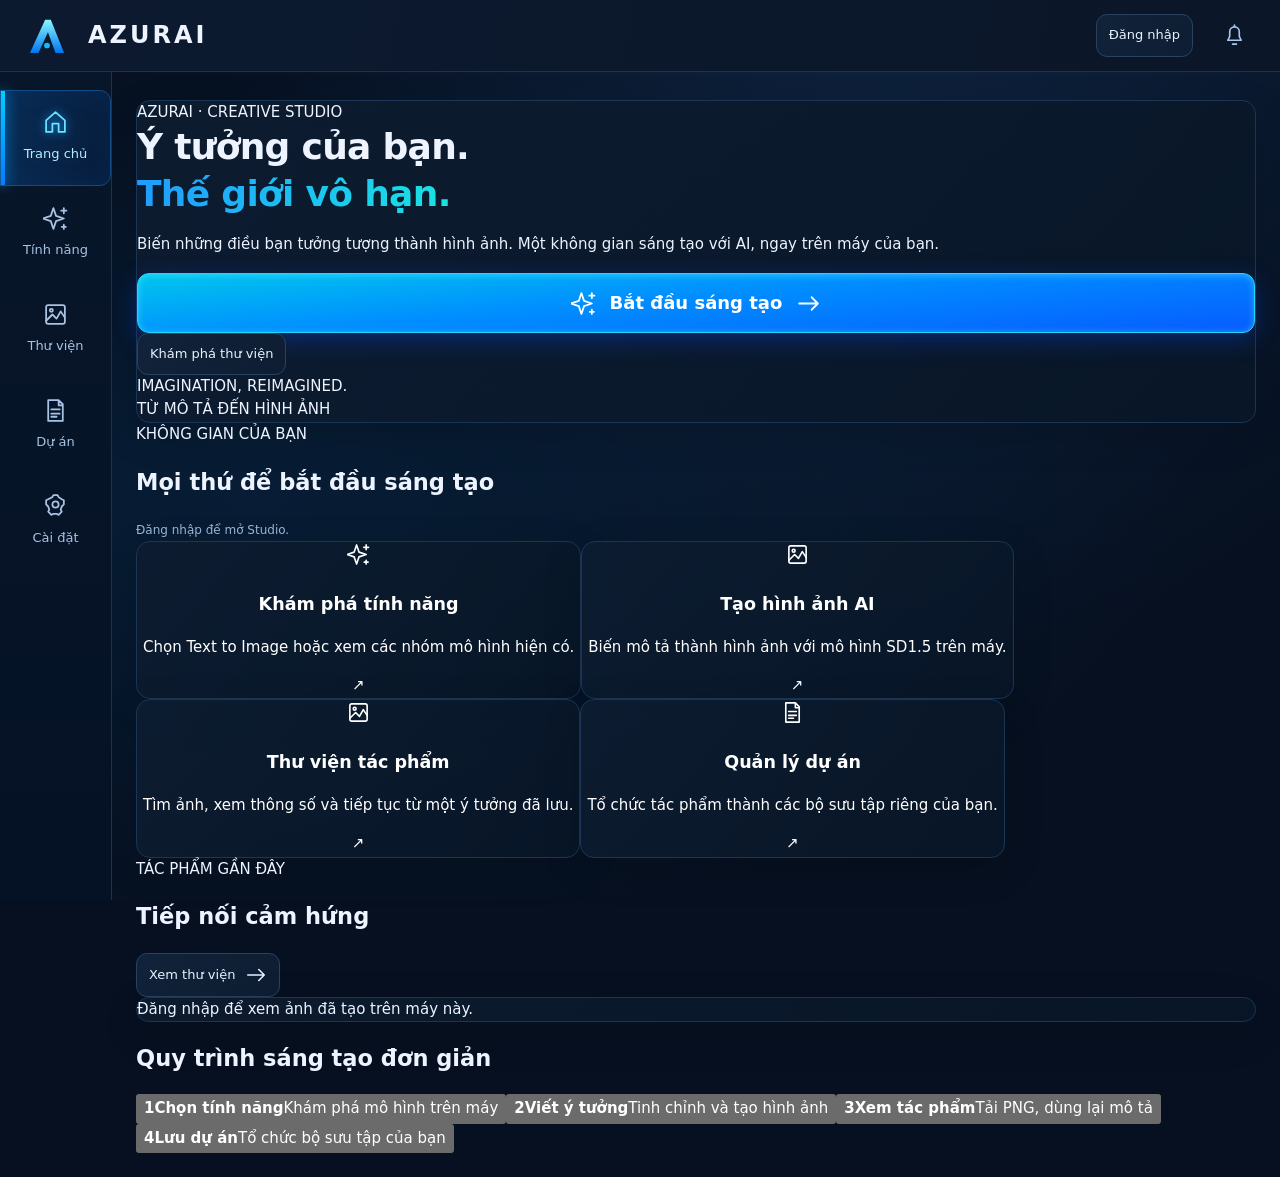
==== frontend/index.html @ 27c4ae6a "up" ====
<!doctype html>
<html lang="vi">
<head>
  <meta charset="utf-8"><meta name="viewport" content="width=device-width,initial-scale=1">
  <title>AZURAI</title>
  <link rel="icon" href="data:image/svg+xml,%3Csvg xmlns='http://www.w3.org/2000/svg' viewBox='0 0 40 40'%3E%3Cpath d='M2 36L18 3h6L38 36h-9L21 15 11 36Z' fill='%2300cfff'/%3E%3C/svg%3E">
  <link rel="stylesheet" href="/studio.css"><script src="/studio.js" defer></script>
  <script src="/workspace.js" defer></script>
  <link rel="stylesheet" href="/dashboard.css">
</head>
<body>
  <svg class="sprite" xmlns="http://www.w3.org/2000/svg" aria-hidden="true"><defs>
    <symbol id="i-search" viewBox="0 0 24 24"><circle cx="10" cy="10" r="7"/><path d="m15 15 6 6"/></symbol>
    <symbol id="i-video" viewBox="0 0 24 24"><rect x="2" y="5" width="14" height="14" rx="3"/><path d="m16 10 6-4v12l-6-4"/></symbol>
    <symbol id="i-home" viewBox="0 0 24 24"><path d="m3 10 9-8 9 8v11h-6v-8H9v8H3Z"/></symbol>
    <symbol id="i-image" viewBox="0 0 24 24"><rect x="3" y="3" width="18" height="18" rx="2"/><circle cx="8" cy="8" r="1.5"/><path d="m3 18 6-6 4 4 4-7 4 6"/></symbol>
    <symbol id="i-settings" viewBox="0 0 24 24"><path d="m9 3 1-2h4l1 2 3 2 2 1v4l-2 2-1 3 1 2-3 3-2-1h-3l-2 1-3-3 1-2-1-3-2-2V6l2-1Z"/><circle cx="12" cy="10" r="3"/></symbol>
    <symbol id="i-file" viewBox="0 0 24 24"><path d="M5 2h10l4 4v16H5ZM15 2v5h4M8 11h8M8 15h8M8 18h5"/></symbol>
    <symbol id="i-light" viewBox="0 0 24 24"><path d="M9 18h6M10 22h4M8 14a6 6 0 1 1 8 0l-1 3H9ZM12 1V0M3 5l-2-1M21 5l2-1M2 12H0M22 12h2"/></symbol>
    <symbol id="i-landscape" viewBox="0 0 24 24"><path d="m2 20 7-11 4 6 3-5 6 10ZM7 5l2-3 2 3M9 2v5"/></symbol>
    <symbol id="i-user" viewBox="0 0 24 24"><circle cx="12" cy="7" r="4"/><path d="M3 22v-3a9 9 0 0 1 18 0v3Z"/></symbol>
    <symbol id="i-cube" viewBox="0 0 24 24"><path d="m12 2 9 5v10l-9 5-9-5V7Zm0 10 9-5M12 12 3 7M12 12v10"/></symbol>
    <symbol id="i-crop" viewBox="0 0 24 24"><path d="M6 2v16h16M2 6h16v16M10 3h11v11"/></symbol>
    <symbol id="i-sliders" viewBox="0 0 24 24"><path d="M2 5h5M11 5h11M2 12h12M18 12h4M2 19h3M9 19h13"/><circle cx="9" cy="5" r="2"/><circle cx="16" cy="12" r="2"/><circle cx="7" cy="19" r="2"/></symbol>
    <symbol id="i-spark" viewBox="0 0 24 24"><path d="m10 2 2.5 7.5L20 12l-7.5 2.5L10 22l-2.5-7.5L0 12l7.5-2.5ZM20 2v5M17.5 4.5h5M20 18v4M18 20h4"/></symbol>
    <symbol id="i-arrow" viewBox="0 0 24 24"><path d="M3 12h18m-6-6 6 6-6 6"/></symbol>
    <symbol id="i-download" viewBox="0 0 24 24"><path d="M12 2v13m-5-5 5 5 5-5M3 16v5h18v-5"/></symbol>
    <symbol id="i-bell" viewBox="0 0 24 24"><path d="M5 17h14l-2-4V8a5 5 0 0 0-10 0v5ZM10 21h4M12 1v2"/></symbol>
    <symbol id="i-chip" viewBox="0 0 24 24"><rect x="5" y="5" width="14" height="14" rx="3"/><path d="M9 1v4M15 1v4M9 19v4M15 19v4M1 9h4M1 15h4M19 9h4M19 15h4M9 9h6v6H9Z"/></symbol>
    <symbol id="i-close" viewBox="0 0 24 24"><path d="m6 6 12 12M6 18 18 6"/></symbol>
    <symbol id="i-more" viewBox="0 0 24 24"><circle cx="4" cy="12" r="1"/><circle cx="12" cy="12" r="1"/><circle cx="20" cy="12" r="1"/></symbol>
    <symbol id="i-model" viewBox="0 0 24 24"><path d="M12 2a6 6 0 0 1 6 4 6 6 0 0 1 3 9 6 6 0 0 1-6 7 6 6 0 0 1-9-3 6 6 0 0 1-4-9 6 6 0 0 1 10-8ZM7 8l5-3 6 3v7l-6 4-6-3V9l6-3 6 3M6 12l6 4 6-4M12 5v11"/></symbol>
  </defs></svg>
  <header>
    <div class="brand"><svg class="logo" viewBox="0 0 40 42" aria-hidden="true"><defs><linearGradient id="logoGradient" x2="0" y2="1"><stop stop-color="#88f6ff"/><stop offset="1" stop-color="#0075ef"/></linearGradient></defs><path d="M2 39 18 4h6l14 35h-9L21 17 11 39Z" fill="url(#logoGradient)"/><circle cx="20" cy="31" r="3" fill="#17baff"/></svg>AZURAI</div>
    <div class="header-actions">
      <button class="chip auth-entry" id="loginButton">Đăng nhập</button>
      <button class="icon-button" id="notifications" aria-label="Thông báo"><svg class="icon"><use href="#i-bell"/></svg></button>
      <button class="icon-button avatar" id="session" aria-label="Tài khoản" hidden><svg class="icon"><use href="#i-user"/></svg></button>
    </div>
  </header>
  <nav class="sidebar" aria-label="Điều hướng chính">
    <button class="nav-button active" data-nav="home" aria-current="page"><svg class="icon"><use href="#i-home"/></svg>Trang chủ</button>
    <button class="nav-button" data-nav="features"><svg class="icon"><use href="#i-spark"/></svg>Tính năng</button>
    <button class="nav-button" data-nav="library"><svg class="icon"><use href="#i-image"/></svg>Thư viện</button>
    <button class="nav-button" data-nav="projects"><svg class="icon"><use href="#i-file"/></svg>Dự án</button>
    <button class="nav-button" data-nav="settings"><svg class="icon"><use href="#i-settings"/></svg>Cài đặt</button>
  </nav>
  <main class="shell">
    <section id="homeView" class="home-view" aria-labelledby="homeTitle">
      <div class="hero card">
        <div class="hero-copy"><span class="eyebrow">AZURAI · CREATIVE STUDIO</span><h1 id="homeTitle">Ý tưởng của bạn.<br><span>Thế giới vô hạn.</span></h1><p>Biến những điều bạn tưởng tượng thành hình ảnh. Một không gian sáng tạo với AI, ngay trên máy của bạn.</p><div class="hero-actions"><button class="primary" id="startCreating"><svg class="icon"><use href="#i-spark"/></svg>Bắt đầu sáng tạo<svg class="icon"><use href="#i-arrow"/></svg></button><button class="chip" id="homeLibrary">Khám phá thư viện</button></div></div>
        <div class="hero-art" aria-hidden="true"><div class="art-orbit"></div><div class="art-frame frame-back"></div><div class="art-frame frame-front"><div class="art-sun"></div><div class="art-mountain mountain-back"></div><div class="art-mountain mountain-front"></div><div class="art-water"></div><span>IMAGINATION, REIMAGINED.</span></div><span class="art-label">TỪ MÔ TẢ ĐẾN HÌNH ẢNH</span></div>
      </div>
      <div class="home-heading"><div><span class="eyebrow">KHÔNG GIAN CỦA BẠN</span><h2>Mọi thứ để bắt đầu sáng tạo</h2></div><span id="homeGreeting" class="help">Đăng nhập để mở Studio.</span></div>
      <div class="feature-grid home-tools"><button class="card tool-card tool-amber" data-open="features"><svg class="icon"><use href="#i-spark"/></svg><h3>Khám phá tính năng</h3><p>Chọn Text to Image hoặc xem các nhóm mô hình hiện có.</p><span class="tool-arrow">↗</span></button><button class="card tool-card tool-purple" data-open="create"><svg class="icon"><use href="#i-image"/></svg><h3>Tạo hình ảnh AI</h3><p>Biến mô tả thành hình ảnh với mô hình SD1.5 trên máy.</p><span class="tool-arrow">↗</span></button><button class="card tool-card tool-blue" data-open="library"><svg class="icon"><use href="#i-image"/></svg><h3>Thư viện tác phẩm</h3><p>Tìm ảnh, xem thông số và tiếp tục từ một ý tưởng đã lưu.</p><span class="tool-arrow">↗</span></button><button class="card tool-card tool-pink" data-open="projects"><svg class="icon"><use href="#i-file"/></svg><h3>Quản lý dự án</h3><p>Tổ chức tác phẩm thành các bộ sưu tập riêng của bạn.</p><span class="tool-arrow">↗</span></button></div>
      <div class="home-stats" id="homeStats" hidden><div class="card stat-card"><strong id="statImages">0</strong><span>Ảnh trong thư viện</span></div><div class="card stat-card"><strong id="statProjects">0</strong><span>Dự án của bạn</span></div><div class="card stat-card"><strong id="statFeatures">0</strong><span>Nhóm tính năng</span></div></div>
      <div class="home-heading"><div><span class="eyebrow">TÁC PHẨM GẦN ĐÂY</span><h2>Tiếp nối cảm hứng</h2></div><button class="chip" id="viewAllImages">Xem thư viện <svg class="icon"><use href="#i-arrow"/></svg></button></div><div id="homeRecent" class="recent-grid"><div class="card recent-empty">Đăng nhập để xem ảnh đã tạo trên máy này.</div></div>
      <div class="home-heading"><h2>Quy trình sáng tạo đơn giản</h2></div><div class="workflow"><button data-open="features"><b>1</b><strong>Chọn tính năng</strong><span>Khám phá mô hình trên máy</span></button><button data-open="create"><b>2</b><strong>Viết ý tưởng</strong><span>Tinh chỉnh và tạo hình ảnh</span></button><button data-open="library"><b>3</b><strong>Xem tác phẩm</strong><span>Tải PNG, dùng lại mô tả</span></button><button data-open="projects"><b>4</b><strong>Lưu dự án</strong><span>Tổ chức bộ sưu tập của bạn</span></button></div>
    </section>
    <section id="projectsView" hidden aria-labelledby="projectsTitle">
      <div class="intro"><h1 id="projectsTitle">Dự án <span>của bạn</span></h1></div>
      <div class="page-toolbar"><p class="help">Gom tác phẩm theo ý tưởng. Dự án được lưu riêng theo tài khoản.</p><button class="primary compact" id="newProject">+ Tạo dự án</button></div>
      <div id="projectsGrid" class="feature-grid"></div><p id="projectsStatus" class="status" role="status"></p>
    </section>
    <section id="libraryView" hidden aria-labelledby="libraryPageTitle">
      <div class="intro"><h1 id="libraryPageTitle">Thư viện <span>sáng tạo</span></h1><p class="help">Ảnh đã lưu trên máy xử lý. Xem, tải hoặc đưa vào dự án của bạn.</p></div>
      <div class="page-toolbar"><label class="sr-only" for="librarySearch">Tìm ảnh</label><input id="librarySearch" type="search" placeholder="Tìm theo mô tả hoặc tên file…"><select id="librarySort" aria-label="Sắp xếp ảnh"><option value="newest">Mới nhất</option><option value="oldest">Cũ nhất</option></select><button class="chip" id="reloadLibrary">Làm mới</button></div>
      <p id="libraryCount" class="help" role="status"></p><div id="libraryPageGrid" class="recent-grid"></div>
    </section>
    <section id="settingsView" hidden aria-labelledby="settingsTitle">
      <div class="intro"><h1 id="settingsTitle">Cài đặt <span>không gian sáng tạo</span></h1><p class="help">Chọn cấu hình mặc định và quản lý mô hình trên máy xử lý.</p></div>
      <div class="settings-grid"><section class="card settings-panel"><h2>Máy xử lý & mô hình</h2><div id="machineSettings">            <div class="device-badge settings-device" hidden id="deviceBadge"><svg class="icon"><use href="#i-chip"/></svg><span id="device">Đang kiểm tra…</span></div>            <label for="mode">Chế độ bộ nhớ</label><select id="mode"></select><label for="precision">Precision</label><select id="precision"></select>
            <label class="check"><input id="offline" type="checkbox">Chỉ dùng file offline</label>
            <details class="advanced" id="setup">
              <summary>Máy xử lý &amp; chuẩn bị mô hình</summary><div id="modelReport" class="help report" aria-live="polite">Đang kiểm tra…</div>
              <div class="examples"><button id="refresh" class="chip" type="button">Kiểm tra lại</button><button id="prepare" class="chip" type="button">Chuẩn bị</button><button id="checkpoint" class="chip" type="button">Tải mô hình</button></div>
              <p class="help">Mô hình nằm trong models/text2img. Chọn Stable Diffusion 1.5 và tắt offline để tải checkpoint (~4 GB) hoặc các thành phần còn thiếu.</p>
            </details></div></section><section class="card settings-panel"><h2>Mặc định tạo ảnh</h2><p class="help">Lưu mô hình, kích thước, số bước, CFG, seed và chi tiết muốn tránh từ Studio cho lần đăng nhập sau.</p><p id="defaultsSummary" class="help"></p><button id="saveDefaults" class="primary compact">Lưu cấu hình hiện tại</button><button id="resetDefaults" class="chip">Khôi phục mặc định</button><p id="settingsStatus" class="status" role="status"></p><h2>Tài khoản</h2><p id="settingsAccount" class="help"></p><button id="settingsAccountButton" class="chip">Quản lý tài khoản</button></section></div>
    </section>
    <section id="featuresView" hidden aria-labelledby="featuresTitle">
      <div class="intro"><h1 id="featuresTitle">Dashboard</h1></div>
      <h2 class="apps-heading">Tính năng nổi bật</h2>
      <div id="featuredApps" class="featured-apps"></div>
      <div class="apps-toolbar"><div class="apps-tabs" role="group" aria-label="Lọc tính năng"><button type="button" data-app-filter="all" aria-pressed="true">Tất cả</button><button type="button" data-app-filter="image" aria-pressed="false">Tạo hình ảnh</button><button type="button" data-app-filter="video" aria-pressed="false">Tạo video</button></div><label class="apps-search"><svg class="icon"><use href="#i-search"/></svg><input id="featureSearch" type="search" placeholder="Tìm tính năng…" aria-label="Tìm tính năng"></label></div>
      <div id="featuresGrid" class="apps-grid" aria-live="polite"></div>
    </section>
    <section id="studioView" hidden aria-label="Studio tạo hình ảnh">
    <div class="intro page-toolbar"><h1>Biến ý tưởng thành <span>hình ảnh</span></h1><button class="chip" id="backFeatures">← Tính năng</button></div>
    <div class="layout">
      <section class="card controls">
        <h2 class="section-title"><svg class="icon"><use href="#i-file"/></svg>Ý tưởng của bạn</h2>
        <p class="subtitle">Mô tả chi tiết ý tưởng để tạo ra hình ảnh như mong muốn.</p>
        <form id="form">
          <div class="prompt-wrap"><label for="prompt" class="sr-only">Mô tả ảnh</label><textarea id="prompt" required maxlength="4000" placeholder="A breathtaking landscape of Mount Fuji at sunrise, golden sunlight, a tranquil lake, cherry blossom trees, cinematic photography…"></textarea><span class="counter" id="promptCount">0/4000</span></div>
          <div class="field-title quick-title"><svg class="icon"><use href="#i-light"/></svg>Gợi ý nhanh</div>
          <div class="examples">
            <button class="chip" type="button" data-example="landscape"><svg class="icon"><use href="#i-landscape"/></svg>Phong cảnh</button>
            <button class="chip" type="button" data-example="portrait"><svg class="icon"><use href="#i-user"/></svg>Chân dung</button>
            <button class="chip" type="button" data-example="product"><svg class="icon"><use href="#i-cube"/></svg>Sản phẩm</button>
          </div>
          <div class="model-section">
            <label for="selection"><svg class="icon"><use href="#i-cube"/></svg>Mô hình</label>
            <div class="select-wrap"><svg class="icon"><use href="#i-model"/></svg><select id="selection"></select></div>
            <div class="model"><span id="selectedModel">Đang kiểm tra…</span></div>
          </div>
          <div class="field-title"><svg class="icon"><use href="#i-crop"/></svg>Tỷ lệ khung hình</div>
          <div class="ratios" role="group" aria-label="Tỷ lệ khung hình">
            <button class="ratio" type="button" data-aspect="square" aria-pressed="true"><span class="shape"></span>1:1</button>
            <button class="ratio" type="button" data-aspect="wide" aria-pressed="false"><span class="shape wide"></span>≈16:9</button>
            <button class="ratio" type="button" data-aspect="tall" aria-pressed="false"><span class="shape tall"></span>≈9:16</button>
          </div>
          <details class="advanced" id="advancedSettings">
            <summary><svg class="icon"><use href="#i-sliders"/></svg>Cài đặt nâng cao</summary>

            <details class="advanced" id="sizeSettings">
              <summary>Kích thước &amp; độ phân giải · <span id="resolutionSummary">512 × 512</span></summary>
              <div class="ratios secondary-ratios"><button class="ratio" type="button" data-aspect="landscape" aria-pressed="false">4:3</button><button class="ratio" type="button" data-aspect="portrait" aria-pressed="false">3:4</button></div>
              <label for="resolution">Mức độ phân giải</label><select id="resolution"></select>
              <div class="row"><div><label for="width">Chiều rộng · px</label><input id="width" type="number" value="512" min="256" max="1024" step="64" required></div><div><label for="height">Chiều cao · px</label><input id="height" type="number" value="512" min="256" max="1024" step="64" required></div></div>
              <p class="help" id="sizeHelp">512 × 512 px · 0.26 megapixel.</p><button class="chip" id="recommend" type="button">Dùng kích thước gợi ý</button>
            </details>
            <label for="negative">Chi tiết muốn tránh</label><textarea id="negative" rows="2" maxlength="4000">blurry, low quality, distorted, watermark, text</textarea>
            <div class="row"><div><label for="steps">Số bước</label><input id="steps" type="number" value="20" min="1" max="50" required></div><div><label for="guidance">Độ bám mô tả</label><input id="guidance" type="number" value="7" min="1" max="15" step="0.5" required></div></div>
            <label for="seed">Seed · -1 để chọn ngẫu nhiên</label><input id="seed" type="number" value="-1" min="-1" max="2147483647" required>

          </details>
          <button id="generate" class="primary" type="submit"><svg class="icon"><use href="#i-spark"/></svg><span id="buttonText">Tạo hình ảnh</span><svg class="icon"><use href="#i-arrow"/></svg></button>
          <label for="generationProject">Lưu vào dự án</label><select id="generationProject"><option value="">Chỉ lưu trong thư viện</option></select>
        </form>
        <div id="status" class="status" role="status" aria-live="polite"></div>
      </section>
      <section class="card canvas-card">
        <div class="canvas-head"><h2><svg class="icon"><use href="#i-image"/></svg>Ảnh của bạn</h2><button class="icon-button" id="imageMenu" aria-label="Chọn ảnh trong thư viện"><svg class="icon"><use href="#i-more"/></svg></button></div>
        <div class="progress" id="progress" hidden><div id="bar"></div></div>
        <div class="canvas" id="canvas">
          <div class="empty" id="empty"><div class="frame-icon"><svg class="icon"><use href="#i-image"/></svg></div><h3>Mọi hình ảnh bắt đầu từ một ý tưởng.</h3><p>Viết mô tả bên trái để tạo ảnh,<br>hoặc chọn ảnh đã tạo trong Thư viện.</p><span class="hint">YOUR NEXT CREATION STARTS HERE</span></div>
          <img id="result" alt="Ảnh được tạo bởi AZURAI" hidden>
        </div>
        <div class="canvas-foot"><div class="image-meta"><svg class="icon"><use href="#i-image"/></svg><span id="size">512 × 512</span></div><a id="download" class="download" hidden><svg class="icon"><use href="#i-download"/></svg>Tải ảnh PNG</a></div>
        <span id="resultInfo" class="sr-only">Ảnh kết quả sẽ xuất hiện tại đây.</span>
      </section>
    </div>
    </section>
  </main>
  <dialog id="libraryDialog" aria-labelledby="libraryTitle"><div class="dialog-head"><h2 id="libraryTitle">Thư viện ảnh</h2><button class="icon-button" data-close="libraryDialog" aria-label="Đóng thư viện"><svg class="icon"><use href="#i-close"/></svg></button></div><p class="help">Chọn ảnh để xem lại và tải PNG.</p><div id="libraryGrid" class="library-grid"></div></dialog>
  <dialog id="noticeDialog" aria-labelledby="noticeTitle"><div class="dialog-head"><h2 id="noticeTitle">Thông báo</h2><button class="icon-button" data-close="noticeDialog" aria-label="Đóng thông báo"><svg class="icon"><use href="#i-close"/></svg></button></div><div id="noticeCopy" class="notice-copy"></div></dialog>
  <dialog id="authDialog" class="auth-dialog" aria-labelledby="authTitle"><div class="dialog-head"><span class="eyebrow">AZURAI ACCOUNT</span><button class="icon-button" data-close="authDialog" aria-label="Đóng đăng nhập"><svg class="icon"><use href="#i-close"/></svg></button></div><div class="auth-mark"><svg class="icon"><use href="#i-spark"/></svg></div><h2 id="authTitle">Chào mừng trở lại</h2><p class="help" id="authDescription">Đăng nhập để tiếp tục sáng tạo với AZURAI.</p><form id="authForm"><label for="username">Tên đăng nhập</label><input id="username" name="username" autocomplete="username" minlength="3" maxlength="32" pattern="[A-Za-z0-9_]+" placeholder="Tên gồm chữ, số hoặc dấu _" required><label for="password">Mật khẩu</label><input id="password" name="password" type="password" autocomplete="current-password" minlength="8" maxlength="128" placeholder="Ít nhất 8 ký tự" required><p id="authError" class="auth-error" role="alert"></p><button id="authSubmit" class="primary" type="submit">Đăng nhập</button></form><p class="auth-switch"><span id="authSwitchCopy">Chưa có tài khoản?</span> <button id="authSwitch" type="button">Tạo tài khoản</button></p><p class="help">Tài khoản cục bộ trên máy chạy AZURAI. Thư viện ảnh dùng chung trên máy này.</p></dialog>
  <dialog id="accountDialog" class="auth-dialog" aria-labelledby="accountTitle"><div class="dialog-head"><h2 id="accountTitle">Tài khoản</h2><button class="icon-button" data-close="accountDialog" aria-label="Đóng tài khoản"><svg class="icon"><use href="#i-close"/></svg></button></div><p id="accountName"></p><p class="help">Phiên đăng nhập có hiệu lực trong 7 ngày. Đăng xuất để kết thúc phiên trên trình duyệt này.</p><button id="logoutButton" class="chip">Đăng xuất</button><p id="logoutError" class="auth-error" role="alert"></p></dialog>
  <dialog id="projectDialog" class="auth-dialog" aria-labelledby="projectDialogTitle"><div class="dialog-head"><h2 id="projectDialogTitle">Tạo dự án</h2><button class="icon-button" data-close="projectDialog" aria-label="Đóng"><svg class="icon"><use href="#i-close"/></svg></button></div><form id="projectForm"><label for="projectName">Tên dự án</label><input id="projectName" maxlength="80" required><label for="projectDescription">Mô tả</label><textarea id="projectDescription" maxlength="1000" rows="3"></textarea><button class="primary" id="saveProject">Lưu dự án</button><p id="projectError" class="auth-error" role="alert"></p></form></dialog>
  <dialog id="imageDialog" aria-labelledby="imageDialogTitle"><div class="dialog-head"><h2 id="imageDialogTitle">Chi tiết tác phẩm</h2><button class="icon-button" data-close="imageDialog" aria-label="Đóng"><svg class="icon"><use href="#i-close"/></svg></button></div><img id="detailImage" class="detail-image" alt="Tác phẩm đã lưu"><p id="detailPrompt"></p><p id="detailMeta" class="help"></p><div class="page-toolbar"><a id="detailDownload" class="download">Tải PNG</a><button id="reuseImage" class="chip">Dùng lại mô tả</button></div><label for="imageProject">Thêm vào dự án</label><div class="page-toolbar"><select id="imageProject"></select><button id="addImageProject" class="chip">Thêm ảnh</button></div><button id="removeImageProject" class="chip" hidden>Gỡ ảnh khỏi dự án</button><p id="detailStatus" role="status" class="status"></p></dialog>
</body>
</html>
---- studio.css ----
:root{color-scheme:dark;--bg:#061020;--panel:#0b182a;--line:#1c334f;--text:#edf3ff;--sub:#9bb7da;--cyan:#00cfff;--blue:#087bff}
*{box-sizing:border-box}body{margin:0;background:radial-gradient(ellipse at 70% -15%,#102644 0,transparent 55%),radial-gradient(ellipse at 20% 55%,#071d35 0,transparent 65%),var(--bg);color:var(--text);font:15px/1.55 'Segoe UI',system-ui,sans-serif}button,input,textarea,select{font:inherit}button,a{-webkit-tap-highlight-color:transparent}button{cursor:pointer}button:focus-visible,a:focus-visible,input:focus-visible,textarea:focus-visible,select:focus-visible,summary:focus-visible{outline:2px solid var(--cyan);outline-offset:3px}[hidden]{display:none!important}
.icon{width:23px;height:23px;flex-shrink:0;fill:none;stroke:currentColor;stroke-width:1.7;stroke-linecap:round;stroke-linejoin:round}.sprite{position:absolute;width:0;height:0;overflow:hidden}
header{height:72px;border-bottom:1px solid var(--line);display:flex;align-items:center;justify-content:space-between;padding:0 28px;background:linear-gradient(100deg,#0c1a30,#0b1628);position:relative;z-index:3}.brand{display:flex;align-items:center;gap:22px;font-size:24px;font-weight:750;letter-spacing:3px}.logo{width:38px;height:40px}.edition{border-left:1px solid #b8c9e1;padding-left:22px;letter-spacing:0;font-size:18px;font-weight:500;color:#a6c7ee}.header-actions{display:flex;align-items:center;gap:24px}.device-badge{display:flex;align-items:center;gap:10px;border:1px solid #284566;border-radius:12px;padding:9px 14px;background:#0e1c32;font-size:14px;font-weight:600}.device-badge .icon{color:#8bd925}.icon-button{border:0;background:transparent;color:#aac6ee;display:grid;place-items:center;padding:6px}.avatar{background:#163954;border:1px solid #5091bd;border-radius:50%;width:39px;height:39px;color:#8ec8ef}.avatar .icon{width:29px;height:29px;fill:#8ec8ef;stroke:none}
.sidebar{position:fixed;left:0;top:72px;bottom:0;width:112px;border-right:1px solid var(--line);padding-top:18px;background:linear-gradient(180deg,#081629,#051226);z-index:2}.nav-button{position:relative;display:flex;flex-direction:column;align-items:center;gap:9px;width:100%;height:96px;border:1px solid transparent;border-radius:0 11px 11px 0;background:none;color:#a7c2e4;font-size:13px}.nav-button .icon{margin-top:18px;width:25px;height:25px}.nav-button:hover{background:#0e2341;color:white}.nav-button.active{background:linear-gradient(100deg,#092c55,#071d3b);border-color:#104b86;color:#b4efff;box-shadow:inset 0 0 25px #0056b522}.nav-button.active:before{content:'';position:absolute;left:0;top:0;bottom:0;width:4px;background:linear-gradient(var(--cyan),var(--blue));box-shadow:0 0 14px #00aaff}.nav-button.active .icon{color:#6de1ff;filter:drop-shadow(0 0 5px #08a5ff)}
.shell{margin-left:112px;padding:28px 24px 24px;max-width:1900px}.intro{margin-bottom:18px}h1{font-size:36px;line-height:1.3;letter-spacing:-.7px;margin:0;font-weight:750}h1 span{background:linear-gradient(100deg,#209bff,#19e4e3);background-clip:text;-webkit-text-fill-color:transparent}.layout{display:grid;grid-template-columns:minmax(380px,.41fr) minmax(0,.59fr);gap:18px;align-items:start}.card{border:1px solid #1b3554;background:linear-gradient(130deg,#0d1c30e8,#081627ee);border-radius:14px;box-shadow:0 12px 40px #0002;min-width:0}.controls{padding:18px 20px}.section-title,.canvas-head h2{font-size:19px;line-height:1.4;margin:0;display:flex;align-items:center;gap:14px;font-weight:600}.section-title .icon,.canvas-head .icon{color:#37baff}.subtitle{font-size:13px;color:var(--sub);margin:5px 0 16px 37px}
.prompt-wrap{position:relative}.sr-only{position:absolute;width:1px;height:1px;padding:0;margin:-1px;overflow:hidden;clip:rect(0,0,0,0);white-space:nowrap;border:0}textarea,input,select{background:linear-gradient(110deg,#0e1e33,#0d1d31);border:1px solid #2a4565;color:var(--text);width:100%;border-radius:11px;padding:12px 16px}textarea{resize:vertical;line-height:1.65;display:block}#prompt{min-height:192px;padding:12px 18px 32px;font-size:16px;background:#081424}textarea:focus,input:focus,select:focus{border-color:#17baff}.counter{position:absolute;right:15px;bottom:9px;color:#a0b6d1;font-size:12px;pointer-events:none}label,.field-title{font-size:15px;display:flex;align-items:center;gap:14px;margin:18px 0 10px;font-weight:500}.field-title .icon{color:#b3d4f8}.quick-title{color:#59d7ff;font-size:14px;margin-top:16px;gap:13px}.examples{display:flex;gap:10px}.chip{display:flex;align-items:center;justify-content:center;gap:10px;flex:1;border:1px solid #294260;background:linear-gradient(120deg,#11233a,#0e1d32);color:#e8f2ff;border-radius:11px;padding:10px 12px;font-size:13px;white-space:nowrap}.chip .icon{width:22px;height:22px}.chip:hover,.chip.selected{border-color:#00b6ff;box-shadow:inset 0 0 20px #0068e633,0 0 10px #007aff22;background:linear-gradient(120deg,#07355b,#082b4b)}.model-section{border-top:1px solid var(--line);margin-top:18px;padding-top:1px}.select-wrap{position:relative}.select-wrap>.icon{position:absolute;left:18px;top:14px;pointer-events:none}.select-wrap select{padding-left:59px;min-height:53px;font-size:15px}.model{color:#91abc9;font-size:12px;margin-top:6px;min-height:18px}.ratios{display:flex;gap:10px}.ratio{display:flex;align-items:center;justify-content:center;gap:14px;flex:1;min-height:47px;color:#ebf4ff;background:linear-gradient(115deg,#10233b,#0d1d32);border:1px solid #294665;border-radius:11px;font-size:14px}.shape{display:block;border:1.5px solid currentColor;border-radius:2px;width:21px;height:21px}.wide{width:25px;height:14px}.tall{width:13px;height:23px}.ratio[aria-pressed=true]{background:linear-gradient(120deg,#073254,#082e4b);border-color:#00d0ff;box-shadow:inset 0 0 24px #005baf55,0 0 14px #00b8ff20;color:#a9e9ff}.ratio[aria-pressed=true] .shape{border-color:#83dcff;filter:drop-shadow(0 0 4px #08b3ff)}
.advanced{margin-top:19px;border:1px solid #284362;border-radius:11px;background:linear-gradient(110deg,#102239,#0a1c30);padding:0 16px}.advanced summary{display:flex;align-items:center;gap:13px;list-style:none;min-height:51px;cursor:pointer;font-size:15px}.advanced summary::-webkit-details-marker{display:none}.advanced summary:after{content:'⌄';margin-left:auto;color:#aac5e7;font-size:20px}.advanced[open] summary:after{transform:rotate(180deg)}.advanced[open]{padding-bottom:16px}.advanced .advanced{background:#091829;border-color:#263e58;margin-top:14px}.row{display:grid;grid-template-columns:1fr 1fr;gap:12px}.help{font-size:12px;color:var(--sub);margin:8px 0;line-height:1.65}.check{display:flex;align-items:center;gap:10px}.check input{width:auto}.report{white-space:pre-wrap;overflow-wrap:anywhere;margin:14px 0}.secondary-ratios{margin:8px 0}.primary{display:flex;justify-content:center;align-items:center;gap:14px;width:100%;margin-top:17px;min-height:60px;border:1px solid #21d7ff;border-radius:12px;background:linear-gradient(175deg,#00c6ee 0,#008eff 45%,#075cff 100%);color:white;font-size:18px;font-weight:600;box-shadow:inset 0 1px 7px #60f8ff77,0 7px 25px #004cff55}.primary:hover{filter:brightness(1.1)}.primary .icon{width:25px;height:25px}.primary:disabled{opacity:.65;cursor:wait}.status{font-size:12px;margin-top:10px;color:#98b7da;white-space:pre-wrap;line-height:1.55}.status:empty{display:none}
.canvas-card{padding:16px;position:sticky;top:18px}.canvas-head{display:flex;align-items:center;justify-content:space-between;padding:0 3px 16px}.canvas{min-height:580px;aspect-ratio:1/1;display:flex;align-items:center;justify-content:center;border-radius:11px;overflow:hidden;background:radial-gradient(ellipse at 50% 30%,#152c48,#081726 75%);border:1px solid #20374f}.empty{text-align:center;padding:30px;color:var(--sub)}.frame-icon{width:72px;height:72px;border:1px solid #315b7b;border-radius:20px;margin:0 auto 20px;display:grid;place-items:center;background:#0e2945;color:#48caff}.frame-icon .icon{width:34px;height:34px}.empty h3{font-size:22px;font-weight:600;margin:0 0 9px;color:#e7efff}.empty p{font-size:14px;line-height:1.8;margin:0}.hint{display:block;margin-top:22px;font-size:10px;letter-spacing:2px;color:#7798bc}#result{display:block;width:100%;height:100%;max-height:900px;object-fit:contain}.canvas.has-image{min-height:0;background:#061222}.canvas-foot{display:flex;justify-content:space-between;align-items:center;gap:12px;padding:14px 0 0}.image-meta{display:flex;align-items:center;gap:12px;color:#a4c5ed;font-size:15px}.image-meta .icon{color:#acd1ff}.download{display:flex;align-items:center;gap:13px;justify-content:center;border:1px solid #008fff;border-radius:11px;padding:11px 22px;background:linear-gradient(120deg,#082b50,#071d3e);text-decoration:none;color:#daf0ff;font-weight:500;font-size:15px;white-space:nowrap}.download:hover{background:#09335a}.progress{height:3px;background:#122d49;margin-bottom:8px;border-radius:3px;overflow:hidden}.progress div{height:100%;width:0;background:linear-gradient(90deg,#0675ff,#0df2e8);transition:width .3s}.footer{margin-top:12px;color:#6e91b6;font-size:11px;display:flex;justify-content:space-between;gap:10px}
dialog{background:#0c1c30;color:var(--text);border:1px solid #284b70;border-radius:16px;padding:22px;width:min(900px,calc(100vw - 32px));max-height:85vh}dialog::backdrop{background:#010817b8;backdrop-filter:blur(5px)}.dialog-head{display:flex;justify-content:space-between;align-items:center;margin-bottom:16px}.dialog-head h2{font-size:21px;margin:0}.library-grid{display:grid;grid-template-columns:repeat(3,1fr);gap:14px}.library-item{padding:0;border:1px solid #2b486a;background:#10233b;border-radius:10px;overflow:hidden;color:var(--text);text-align:left}.library-item img{width:100%;aspect-ratio:1;object-fit:cover;display:block}.library-item span{display:block;padding:10px;font-size:12px;white-space:nowrap;overflow:hidden;text-overflow:ellipsis}.library-item:hover{border-color:var(--cyan)}.notice-copy{white-space:pre-wrap;overflow-wrap:anywhere;color:var(--sub)}
body{min-height:100vh;background-attachment:fixed}
.canvas{height:clamp(480px,calc(100vh - 285px),740px);min-height:0;aspect-ratio:auto}
@media(min-width:1500px){.controls{padding:19px 21px}#prompt{min-height:192px}.shell{padding-top:32px}.primary{min-height:62px}}
@media(max-width:1100px){header{padding:0 18px}.brand{gap:14px;font-size:21px}.edition{font-size:15px;padding-left:14px}.header-actions{gap:12px}.device-badge{font-size:12px;max-width:260px}.sidebar{width:86px}.shell{margin-left:86px;padding:22px 18px}.nav-button{font-size:11px}.layout{grid-template-columns:minmax(330px,.45fr) minmax(0,.55fr)}h1{font-size:29px}.controls{padding:16px}.canvas{min-height:490px}.chip{padding:9px 6px;font-size:12px}.chip .icon{width:19px}}
@media(max-width:800px){.edition{display:none}.layout{grid-template-columns:1fr}.canvas-card{position:static}.canvas{min-height:350px;height:auto;aspect-ratio:1}.device-badge{max-width:210px;font-size:11px}.header-actions{gap:8px}.avatar{display:none}.shell{padding:20px 14px}.sidebar{width:72px}.shell{margin-left:72px}.nav-button{font-size:10px;height:87px}.nav-button .icon{width:23px}.footer{flex-direction:column}.library-grid{grid-template-columns:repeat(2,1fr)}}
@media(max-width:480px){header{height:64px;padding:0 12px}.brand{font-size:18px;gap:10px;letter-spacing:2px}.logo{width:29px;height:34px}.sidebar{top:64px;width:62px}.shell{margin-left:62px;padding:20px 10px}.nav-button{font-size:9px;gap:7px;height:78px}.nav-button .icon{margin-top:15px}.device-badge{padding:7px 9px;max-width:142px;font-size:10px;gap:7px}.device-badge .icon{width:17px;height:17px}.header-actions>.icon-button{display:none}h1{font-size:26px}.controls{padding:15px 12px}.subtitle{margin-left:0;font-size:12px}.chip{font-size:10px;gap:5px;padding:9px 5px}.examples{gap:7px}.chip .icon{width:17px}.ratio{font-size:12px;gap:8px}.canvas-card{padding:12px}.canvas{min-height:280px}.canvas-foot{flex-wrap:wrap}.download{width:100%;padding:10px}.section-title,.canvas-head h2{font-size:17px}.primary{font-size:16px}.advanced{padding:0 12px}.advanced summary{font-size:13px}.row{gap:8px}.library-grid{grid-template-columns:1fr 1fr}.empty{padding:20px}.empty h3{font-size:19px}}
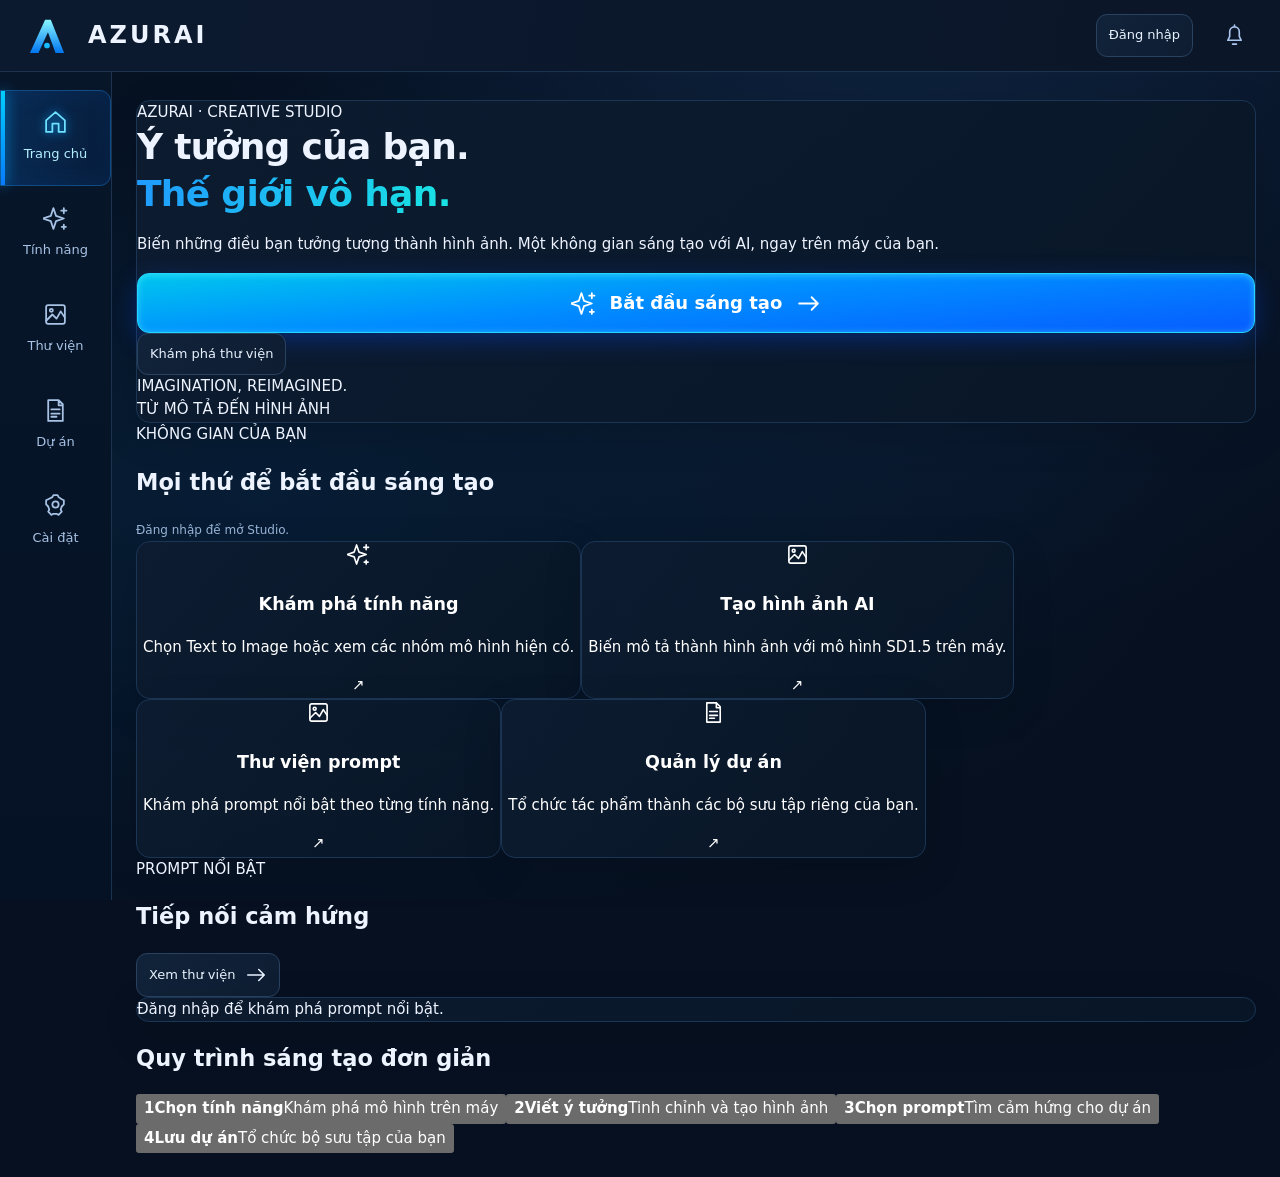
==== commit dc633bd5: "Add prompt library and DB startup flow This change shifts the app toward a prompt-driven workflow, a" ====
--- a/frontend/index.html
+++ b/frontend/index.html
@@ -6,6 +6,7 @@
   <link rel="icon" href="data:image/svg+xml,%3Csvg xmlns='http://www.w3.org/2000/svg' viewBox='0 0 40 40'%3E%3Cpath d='M2 36L18 3h6L38 36h-9L21 15 11 36Z' fill='%2300cfff'/%3E%3C/svg%3E">
   <link rel="stylesheet" href="/studio.css"><script src="/studio.js" defer></script>
   <script src="/workspace.js" defer></script>
+  <script src="/director.js" defer></script><link rel="stylesheet" href="/director.css">
   <link rel="stylesheet" href="/dashboard.css">
 </head>
 <body>
@@ -53,21 +54,26 @@
         <div class="hero-art" aria-hidden="true"><div class="art-orbit"></div><div class="art-frame frame-back"></div><div class="art-frame frame-front"><div class="art-sun"></div><div class="art-mountain mountain-back"></div><div class="art-mountain mountain-front"></div><div class="art-water"></div><span>IMAGINATION, REIMAGINED.</span></div><span class="art-label">TỪ MÔ TẢ ĐẾN HÌNH ẢNH</span></div>
       </div>
       <div class="home-heading"><div><span class="eyebrow">KHÔNG GIAN CỦA BẠN</span><h2>Mọi thứ để bắt đầu sáng tạo</h2></div><span id="homeGreeting" class="help">Đăng nhập để mở Studio.</span></div>
-      <div class="feature-grid home-tools"><button class="card tool-card tool-amber" data-open="features"><svg class="icon"><use href="#i-spark"/></svg><h3>Khám phá tính năng</h3><p>Chọn Text to Image hoặc xem các nhóm mô hình hiện có.</p><span class="tool-arrow">↗</span></button><button class="card tool-card tool-purple" data-open="create"><svg class="icon"><use href="#i-image"/></svg><h3>Tạo hình ảnh AI</h3><p>Biến mô tả thành hình ảnh với mô hình SD1.5 trên máy.</p><span class="tool-arrow">↗</span></button><button class="card tool-card tool-blue" data-open="library"><svg class="icon"><use href="#i-image"/></svg><h3>Thư viện tác phẩm</h3><p>Tìm ảnh, xem thông số và tiếp tục từ một ý tưởng đã lưu.</p><span class="tool-arrow">↗</span></button><button class="card tool-card tool-pink" data-open="projects"><svg class="icon"><use href="#i-file"/></svg><h3>Quản lý dự án</h3><p>Tổ chức tác phẩm thành các bộ sưu tập riêng của bạn.</p><span class="tool-arrow">↗</span></button></div>
-      <div class="home-stats" id="homeStats" hidden><div class="card stat-card"><strong id="statImages">0</strong><span>Ảnh trong thư viện</span></div><div class="card stat-card"><strong id="statProjects">0</strong><span>Dự án của bạn</span></div><div class="card stat-card"><strong id="statFeatures">0</strong><span>Nhóm tính năng</span></div></div>
-      <div class="home-heading"><div><span class="eyebrow">TÁC PHẨM GẦN ĐÂY</span><h2>Tiếp nối cảm hứng</h2></div><button class="chip" id="viewAllImages">Xem thư viện <svg class="icon"><use href="#i-arrow"/></svg></button></div><div id="homeRecent" class="recent-grid"><div class="card recent-empty">Đăng nhập để xem ảnh đã tạo trên máy này.</div></div>
-      <div class="home-heading"><h2>Quy trình sáng tạo đơn giản</h2></div><div class="workflow"><button data-open="features"><b>1</b><strong>Chọn tính năng</strong><span>Khám phá mô hình trên máy</span></button><button data-open="create"><b>2</b><strong>Viết ý tưởng</strong><span>Tinh chỉnh và tạo hình ảnh</span></button><button data-open="library"><b>3</b><strong>Xem tác phẩm</strong><span>Tải PNG, dùng lại mô tả</span></button><button data-open="projects"><b>4</b><strong>Lưu dự án</strong><span>Tổ chức bộ sưu tập của bạn</span></button></div>
+      <div class="feature-grid home-tools"><button class="card tool-card tool-amber" data-open="features"><svg class="icon"><use href="#i-spark"/></svg><h3>Khám phá tính năng</h3><p>Chọn Text to Image hoặc xem các nhóm mô hình hiện có.</p><span class="tool-arrow">↗</span></button><button class="card tool-card tool-purple" data-open="create"><svg class="icon"><use href="#i-image"/></svg><h3>Tạo hình ảnh AI</h3><p>Biến mô tả thành hình ảnh với mô hình SD1.5 trên máy.</p><span class="tool-arrow">↗</span></button><button class="card tool-card tool-blue" data-open="library"><svg class="icon"><use href="#i-image"/></svg><h3>Thư viện prompt</h3><p>Khám phá prompt nổi bật theo từng tính năng.</p><span class="tool-arrow">↗</span></button><button class="card tool-card tool-pink" data-open="projects"><svg class="icon"><use href="#i-file"/></svg><h3>Quản lý dự án</h3><p>Tổ chức tác phẩm thành các bộ sưu tập riêng của bạn.</p><span class="tool-arrow">↗</span></button></div>
+      <div class="home-stats" id="homeStats" hidden><div class="card stat-card"><strong id="statImages">0</strong><span>Prompt nổi bật</span></div><div class="card stat-card"><strong id="statProjects">0</strong><span>Dự án của bạn</span></div><div class="card stat-card"><strong id="statFeatures">0</strong><span>Nhóm tính năng</span></div></div>
+      <div class="home-heading"><div><span class="eyebrow">PROMPT NỔI BẬT</span><h2>Tiếp nối cảm hứng</h2></div><button class="chip" id="viewAllImages">Xem thư viện <svg class="icon"><use href="#i-arrow"/></svg></button></div><div id="homeRecent" class="recent-grid"><div class="card recent-empty">Đăng nhập để khám phá prompt nổi bật.</div></div>
+      <div class="home-heading"><h2>Quy trình sáng tạo đơn giản</h2></div><div class="workflow"><button data-open="features"><b>1</b><strong>Chọn tính năng</strong><span>Khám phá mô hình trên máy</span></button><button data-open="create"><b>2</b><strong>Viết ý tưởng</strong><span>Tinh chỉnh và tạo hình ảnh</span></button><button data-open="library"><b>3</b><strong>Chọn prompt</strong><span>Tìm cảm hứng cho dự án</span></button><button data-open="projects"><b>4</b><strong>Lưu dự án</strong><span>Tổ chức bộ sưu tập của bạn</span></button></div>
     </section>
     <section id="projectsView" hidden aria-labelledby="projectsTitle">
       <div class="intro"><h1 id="projectsTitle">Dự án <span>của bạn</span></h1></div>
       <div class="page-toolbar"><p class="help">Gom tác phẩm theo ý tưởng. Dự án được lưu riêng theo tài khoản.</p><button class="primary compact" id="newProject">+ Tạo dự án</button></div>
       <div id="projectsGrid" class="feature-grid"></div><p id="projectsStatus" class="status" role="status"></p>
     </section>
+    <section id="newProjectView" hidden aria-labelledby="newProjectTitle">
+      <div class="intro page-toolbar"><h1 id="newProjectTitle">Tạo <span>dự án mới</span></h1><button class="chip" id="cancelFeatureProject" type="button">← Tính năng</button></div>
+      <section class="card settings-panel feature-project-panel"><h2 id="newProjectFeature">Text to Image</h2><form id="featureProjectForm"><label for="featureProjectName">Tên dự án</label><input id="featureProjectName" maxlength="80" placeholder="Nhập tên dự án của bạn" required><label for="featureProjectDescription">Mô tả dự án</label><textarea id="featureProjectDescription" maxlength="1000" rows="4" placeholder="Ý tưởng hoặc mục tiêu của dự án (không bắt buộc)"></textarea><button class="primary" id="createFeatureProject" type="submit">Tạo dự án và tiếp tục</button><p id="featureProjectError" class="auth-error" role="alert"></p></form></section>
+    </section>
     <section id="libraryView" hidden aria-labelledby="libraryPageTitle">
-      <div class="intro"><h1 id="libraryPageTitle">Thư viện <span>sáng tạo</span></h1><p class="help">Ảnh đã lưu trên máy xử lý. Xem, tải hoặc đưa vào dự án của bạn.</p></div>
-      <div class="page-toolbar"><label class="sr-only" for="librarySearch">Tìm ảnh</label><input id="librarySearch" type="search" placeholder="Tìm theo mô tả hoặc tên file…"><select id="librarySort" aria-label="Sắp xếp ảnh"><option value="newest">Mới nhất</option><option value="oldest">Cũ nhất</option></select><button class="chip" id="reloadLibrary">Làm mới</button></div>
+      <div class="intro"><h1 id="libraryPageTitle">Thư viện <span>prompt</span></h1><p class="help">Khám phá prompt nổi bật theo tính năng. Sao chép hoặc dùng để bắt đầu dự án mới.</p></div>
+      <div class="page-toolbar"><label class="sr-only" for="librarySearch">Tìm prompt</label><input id="librarySearch" type="search" placeholder="Tìm prompt theo chủ đề…"><select id="libraryFeature" aria-label="Lọc theo tính năng"><option value="all">Tất cả tính năng</option><option value="text-to-image">Text to Image</option><option value="text-to-video">Text to Video</option></select><button class="chip" id="reloadLibrary">Làm mới</button></div>
       <p id="libraryCount" class="help" role="status"></p><div id="libraryPageGrid" class="recent-grid"></div>
     </section>
+    <section id="projectAssetsView" hidden aria-labelledby="projectAssetsTitle"><div class="intro page-toolbar"><h1 id="projectAssetsTitle">Ảnh <span>dự án</span></h1><button class="chip" id="backProjects">← Dự án</button></div><p id="projectAssetsCount" class="help"></p><div id="projectAssetsGrid" class="recent-grid"></div></section>
     <section id="settingsView" hidden aria-labelledby="settingsTitle">
       <div class="intro"><h1 id="settingsTitle">Cài đặt <span>không gian sáng tạo</span></h1><p class="help">Chọn cấu hình mặc định và quản lý mô hình trên máy xử lý.</p></div>
       <div class="settings-grid"><section class="card settings-panel"><h2>Máy xử lý & mô hình</h2><div id="machineSettings">            <div class="device-badge settings-device" hidden id="deviceBadge"><svg class="icon"><use href="#i-chip"/></svg><span id="device">Đang kiểm tra…</span></div>            <label for="mode">Chế độ bộ nhớ</label><select id="mode"></select><label for="precision">Precision</label><select id="precision"></select>
@@ -91,18 +97,35 @@
       <section class="card controls">
         <h2 class="section-title"><svg class="icon"><use href="#i-file"/></svg>Ý tưởng của bạn</h2>
         <p class="subtitle">Mô tả chi tiết ý tưởng để tạo ra hình ảnh như mong muốn.</p>
+        <div class="director-toggle"><input id="directorMode" type="checkbox" checked hidden disabled> ✨ Creative Director </div>
+        <section id="directorPanel" class="director-panel" aria-labelledby="directorHeading">
+          <h3 id="directorHeading">Từ ý tưởng đến hướng sáng tạo</h3>
+          <details class="advanced" id="personalSettings">
+            <summary>🧠 Phong cách của tôi</summary>
+            <label><input id="profile-enabled" type="checkbox" checked> Cá nhân hóa concept</label>
+            <label><input id="profile-learn_from_feedback" type="checkbox" checked> Học từ ảnh thích / không thích</label>
+            <div id="profileFields"></div>
+            <div class="director-toolbar"><button id="profileSave" type="button" class="chip">Lưu sở thích</button><button id="profileForget" type="button" class="chip">Quên phản hồi ảnh</button></div>
+            <p id="profileStatus" class="help" role="status"></p>
+          </details>
+          <label for="directorIdea">Ý tưởng của bạn</label>
+          <textarea id="directorIdea" rows="3" maxlength="1500" placeholder="Mô tả ý tưởng của bạn ở đây…"></textarea>
+          <div class="director-toolbar"><button id="directorDevelop" type="button" class="chip">✨ Đề xuất 3 concept</button></div>
+          <div id="directorConcepts" class="director-concepts"></div>
+          <div id="directorEditor" hidden>
+            <h3 id="directorTitle"></h3>
+            <p class="help">Các trường hình ảnh nên viết bằng tiếng Anh để phù hợp với model hiện tại. Prompt bên dưới tự cập nhật từ brief.</p>
+            <div id="directorFields" class="director-fields"></div>
+            <button id="directorSave" class="chip" type="button">Lưu brief</button>
+          </div>
+          <p id="directorMessage" class="director-message" role="status" aria-live="polite"></p>
+          <p id="directorWarning" class="director-warning"></p>
+        </section>
         <form id="form">
-          <div class="prompt-wrap"><label for="prompt" class="sr-only">Mô tả ảnh</label><textarea id="prompt" required maxlength="4000" placeholder="A breathtaking landscape of Mount Fuji at sunrise, golden sunlight, a tranquil lake, cherry blossom trees, cinematic photography…"></textarea><span class="counter" id="promptCount">0/4000</span></div>
-          <div class="field-title quick-title"><svg class="icon"><use href="#i-light"/></svg>Gợi ý nhanh</div>
-          <div class="examples">
-            <button class="chip" type="button" data-example="landscape"><svg class="icon"><use href="#i-landscape"/></svg>Phong cảnh</button>
-            <button class="chip" type="button" data-example="portrait"><svg class="icon"><use href="#i-user"/></svg>Chân dung</button>
-            <button class="chip" type="button" data-example="product"><svg class="icon"><use href="#i-cube"/></svg>Sản phẩm</button>
-          </div>
+          <div class="prompt-wrap"><label for="prompt" class="sr-only">Mô tả ảnh</label><textarea id="prompt" required maxlength="4000" placeholder="Mô tả ảnh ở đây…"></textarea><span class="counter" id="promptCount">0/4000</span></div>
           <div class="model-section">
             <label for="selection"><svg class="icon"><use href="#i-cube"/></svg>Mô hình</label>
             <div class="select-wrap"><svg class="icon"><use href="#i-model"/></svg><select id="selection"></select></div>
-            <div class="model"><span id="selectedModel">Đang kiểm tra…</span></div>
           </div>
           <div class="field-title"><svg class="icon"><use href="#i-crop"/></svg>Tỷ lệ khung hình</div>
           <div class="ratios" role="group" aria-label="Tỷ lệ khung hình">
@@ -126,26 +149,41 @@
 
           </details>
           <button id="generate" class="primary" type="submit"><svg class="icon"><use href="#i-spark"/></svg><span id="buttonText">Tạo hình ảnh</span><svg class="icon"><use href="#i-arrow"/></svg></button>
-          <label for="generationProject">Lưu vào dự án</label><select id="generationProject"><option value="">Chỉ lưu trong thư viện</option></select>
+          <label for="generationProject">Lưu vào dự án</label><select id="generationProject"><option value="">Chưa chọn dự án</option></select>
         </form>
         <div id="status" class="status" role="status" aria-live="polite"></div>
       </section>
       <section class="card canvas-card">
-        <div class="canvas-head"><h2><svg class="icon"><use href="#i-image"/></svg>Ảnh của bạn</h2><button class="icon-button" id="imageMenu" aria-label="Chọn ảnh trong thư viện"><svg class="icon"><use href="#i-more"/></svg></button></div>
+        <div class="canvas-head"><h2><svg class="icon"><use href="#i-image"/></svg>Ảnh của bạn</h2><button class="icon-button" id="imageMenu" aria-label="Mở dự án"><svg class="icon"><use href="#i-more"/></svg></button></div>
         <div class="progress" id="progress" hidden><div id="bar"></div></div>
         <div class="canvas" id="canvas">
-          <div class="empty" id="empty"><div class="frame-icon"><svg class="icon"><use href="#i-image"/></svg></div><h3>Mọi hình ảnh bắt đầu từ một ý tưởng.</h3><p>Viết mô tả bên trái để tạo ảnh,<br>hoặc chọn ảnh đã tạo trong Thư viện.</p><span class="hint">YOUR NEXT CREATION STARTS HERE</span></div>
+          <div class="empty" id="empty"><div class="frame-icon"><svg class="icon"><use href="#i-image"/></svg></div><h3>Mọi hình ảnh bắt đầu từ một ý tưởng.</h3></div>
           <img id="result" alt="Ảnh được tạo bởi AZURAI" hidden>
         </div>
         <div class="canvas-foot"><div class="image-meta"><svg class="icon"><use href="#i-image"/></svg><span id="size">512 × 512</span></div><a id="download" class="download" hidden><svg class="icon"><use href="#i-download"/></svg>Tải ảnh PNG</a></div>
+        <div id="imageFeedback" class="director-actions" hidden>
+          <button id="feedbackLike" type="button" class="chip">👍 Hợp ý tôi</button>
+          <button id="feedbackDislike" type="button" class="chip">👎 Chưa hợp ý</button>
+          <button id="feedbackClear" type="button" class="chip">Bỏ đánh giá</button>
+          <label for="feedbackNote">Điều bạn thích / muốn đổi</label><input id="feedbackNote" maxlength="1000" placeholder="Ví dụ: thích ánh sáng ấm, muốn bối cảnh đơn giản hơn…">
+          <p id="feedbackStatus" class="help" role="status"></p>
+        </div>
+        <div id="directorActions" class="director-actions" hidden role="group" aria-label="Tiếp tục sáng tạo">
+          <button type="button" class="chip" data-director-action="variation">🎲 Biến thể mới</button>
+          <button type="button" class="chip" data-director-action="style">🎨 Đổi phong cách</button>
+          <button type="button" class="chip" data-director-action="shot">📷 Đổi camera</button>
+          <button type="button" class="chip" data-director-action="lighting">💡 Đổi ánh sáng</button>
+          <button type="button" class="chip" data-director-action="scene">🌎 Đổi bối cảnh</button>
+          <button type="button" class="chip" data-director-action="concept">✨ Concept khác</button>
+          <p class="help">Text2Img tạo ảnh mới từ brief; thay đổi bối cảnh không bảo đảm giữ nguyên danh tính nhân vật.</p>
+        </div>
         <span id="resultInfo" class="sr-only">Ảnh kết quả sẽ xuất hiện tại đây.</span>
       </section>
     </div>
     </section>
   </main>
-  <dialog id="libraryDialog" aria-labelledby="libraryTitle"><div class="dialog-head"><h2 id="libraryTitle">Thư viện ảnh</h2><button class="icon-button" data-close="libraryDialog" aria-label="Đóng thư viện"><svg class="icon"><use href="#i-close"/></svg></button></div><p class="help">Chọn ảnh để xem lại và tải PNG.</p><div id="libraryGrid" class="library-grid"></div></dialog>
   <dialog id="noticeDialog" aria-labelledby="noticeTitle"><div class="dialog-head"><h2 id="noticeTitle">Thông báo</h2><button class="icon-button" data-close="noticeDialog" aria-label="Đóng thông báo"><svg class="icon"><use href="#i-close"/></svg></button></div><div id="noticeCopy" class="notice-copy"></div></dialog>
-  <dialog id="authDialog" class="auth-dialog" aria-labelledby="authTitle"><div class="dialog-head"><span class="eyebrow">AZURAI ACCOUNT</span><button class="icon-button" data-close="authDialog" aria-label="Đóng đăng nhập"><svg class="icon"><use href="#i-close"/></svg></button></div><div class="auth-mark"><svg class="icon"><use href="#i-spark"/></svg></div><h2 id="authTitle">Chào mừng trở lại</h2><p class="help" id="authDescription">Đăng nhập để tiếp tục sáng tạo với AZURAI.</p><form id="authForm"><label for="username">Tên đăng nhập</label><input id="username" name="username" autocomplete="username" minlength="3" maxlength="32" pattern="[A-Za-z0-9_]+" placeholder="Tên gồm chữ, số hoặc dấu _" required><label for="password">Mật khẩu</label><input id="password" name="password" type="password" autocomplete="current-password" minlength="8" maxlength="128" placeholder="Ít nhất 8 ký tự" required><p id="authError" class="auth-error" role="alert"></p><button id="authSubmit" class="primary" type="submit">Đăng nhập</button></form><p class="auth-switch"><span id="authSwitchCopy">Chưa có tài khoản?</span> <button id="authSwitch" type="button">Tạo tài khoản</button></p><p class="help">Tài khoản cục bộ trên máy chạy AZURAI. Thư viện ảnh dùng chung trên máy này.</p></dialog>
+  <dialog id="authDialog" class="auth-dialog" aria-labelledby="authTitle"><div class="dialog-head"><span class="eyebrow">AZURAI ACCOUNT</span><button class="icon-button" data-close="authDialog" aria-label="Đóng đăng nhập"><svg class="icon"><use href="#i-close"/></svg></button></div><div class="auth-mark"><svg class="icon"><use href="#i-spark"/></svg></div><h2 id="authTitle">Chào mừng trở lại</h2><p class="help" id="authDescription">Đăng nhập để tiếp tục sáng tạo với AZURAI.</p><form id="authForm"><label for="username">Tên đăng nhập</label><input id="username" name="username" autocomplete="username" minlength="3" maxlength="32" pattern="[A-Za-z0-9_]+" placeholder="Tên gồm chữ, số hoặc dấu _" required><label for="password">Mật khẩu</label><input id="password" name="password" type="password" autocomplete="current-password" minlength="8" maxlength="128" placeholder="Ít nhất 8 ký tự" required><p id="authError" class="auth-error" role="alert"></p><button id="authSubmit" class="primary" type="submit">Đăng nhập</button></form><p class="auth-switch"><span id="authSwitchCopy">Chưa có tài khoản?</span> <button id="authSwitch" type="button">Tạo tài khoản</button></p><p class="help">Tài khoản cục bộ trên máy chạy AZURAI. Ảnh mới riêng theo tài khoản; ảnh cũ trong thư viện chung.</p></dialog>
   <dialog id="accountDialog" class="auth-dialog" aria-labelledby="accountTitle"><div class="dialog-head"><h2 id="accountTitle">Tài khoản</h2><button class="icon-button" data-close="accountDialog" aria-label="Đóng tài khoản"><svg class="icon"><use href="#i-close"/></svg></button></div><p id="accountName"></p><p class="help">Phiên đăng nhập có hiệu lực trong 7 ngày. Đăng xuất để kết thúc phiên trên trình duyệt này.</p><button id="logoutButton" class="chip">Đăng xuất</button><p id="logoutError" class="auth-error" role="alert"></p></dialog>
   <dialog id="projectDialog" class="auth-dialog" aria-labelledby="projectDialogTitle"><div class="dialog-head"><h2 id="projectDialogTitle">Tạo dự án</h2><button class="icon-button" data-close="projectDialog" aria-label="Đóng"><svg class="icon"><use href="#i-close"/></svg></button></div><form id="projectForm"><label for="projectName">Tên dự án</label><input id="projectName" maxlength="80" required><label for="projectDescription">Mô tả</label><textarea id="projectDescription" maxlength="1000" rows="3"></textarea><button class="primary" id="saveProject">Lưu dự án</button><p id="projectError" class="auth-error" role="alert"></p></form></dialog>
   <dialog id="imageDialog" aria-labelledby="imageDialogTitle"><div class="dialog-head"><h2 id="imageDialogTitle">Chi tiết tác phẩm</h2><button class="icon-button" data-close="imageDialog" aria-label="Đóng"><svg class="icon"><use href="#i-close"/></svg></button></div><img id="detailImage" class="detail-image" alt="Tác phẩm đã lưu"><p id="detailPrompt"></p><p id="detailMeta" class="help"></p><div class="page-toolbar"><a id="detailDownload" class="download">Tải PNG</a><button id="reuseImage" class="chip">Dùng lại mô tả</button></div><label for="imageProject">Thêm vào dự án</label><div class="page-toolbar"><select id="imageProject"></select><button id="addImageProject" class="chip">Thêm ảnh</button></div><button id="removeImageProject" class="chip" hidden>Gỡ ảnh khỏi dự án</button><p id="detailStatus" role="status" class="status"></p></dialog>
